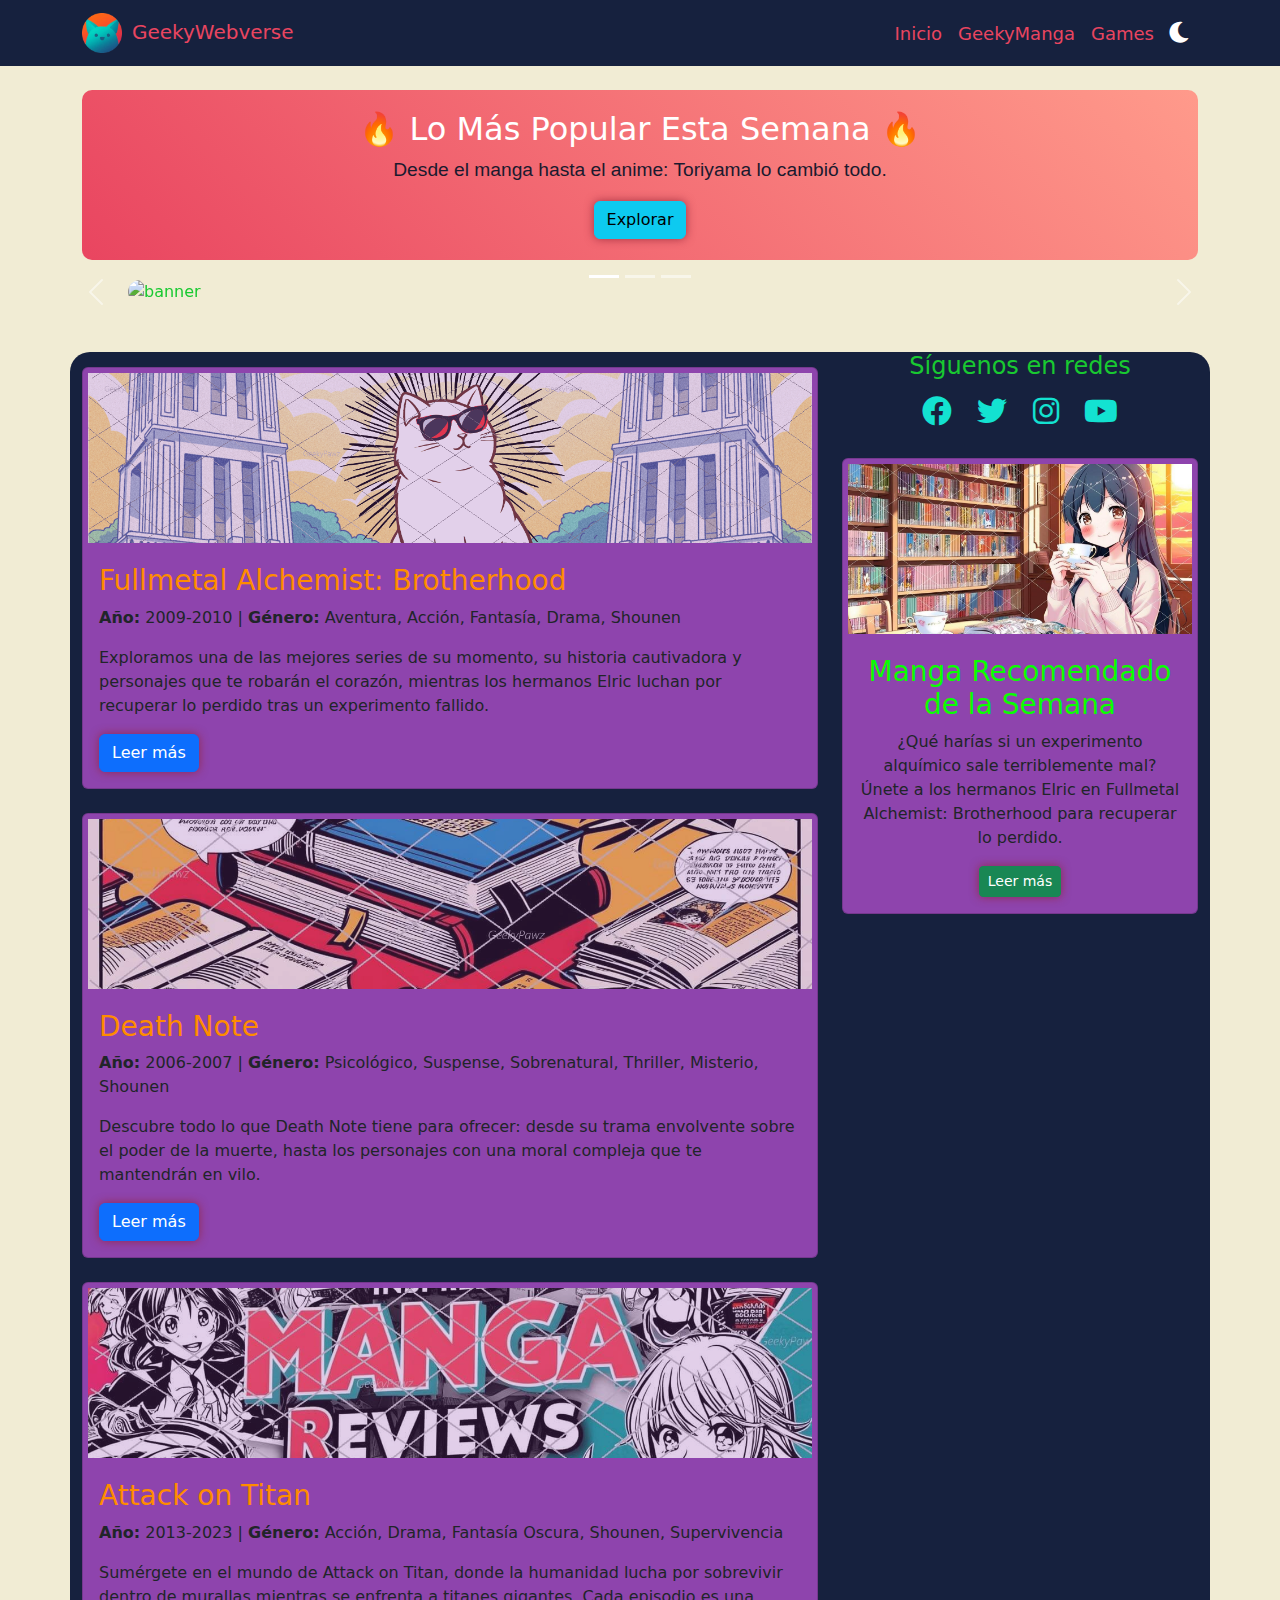
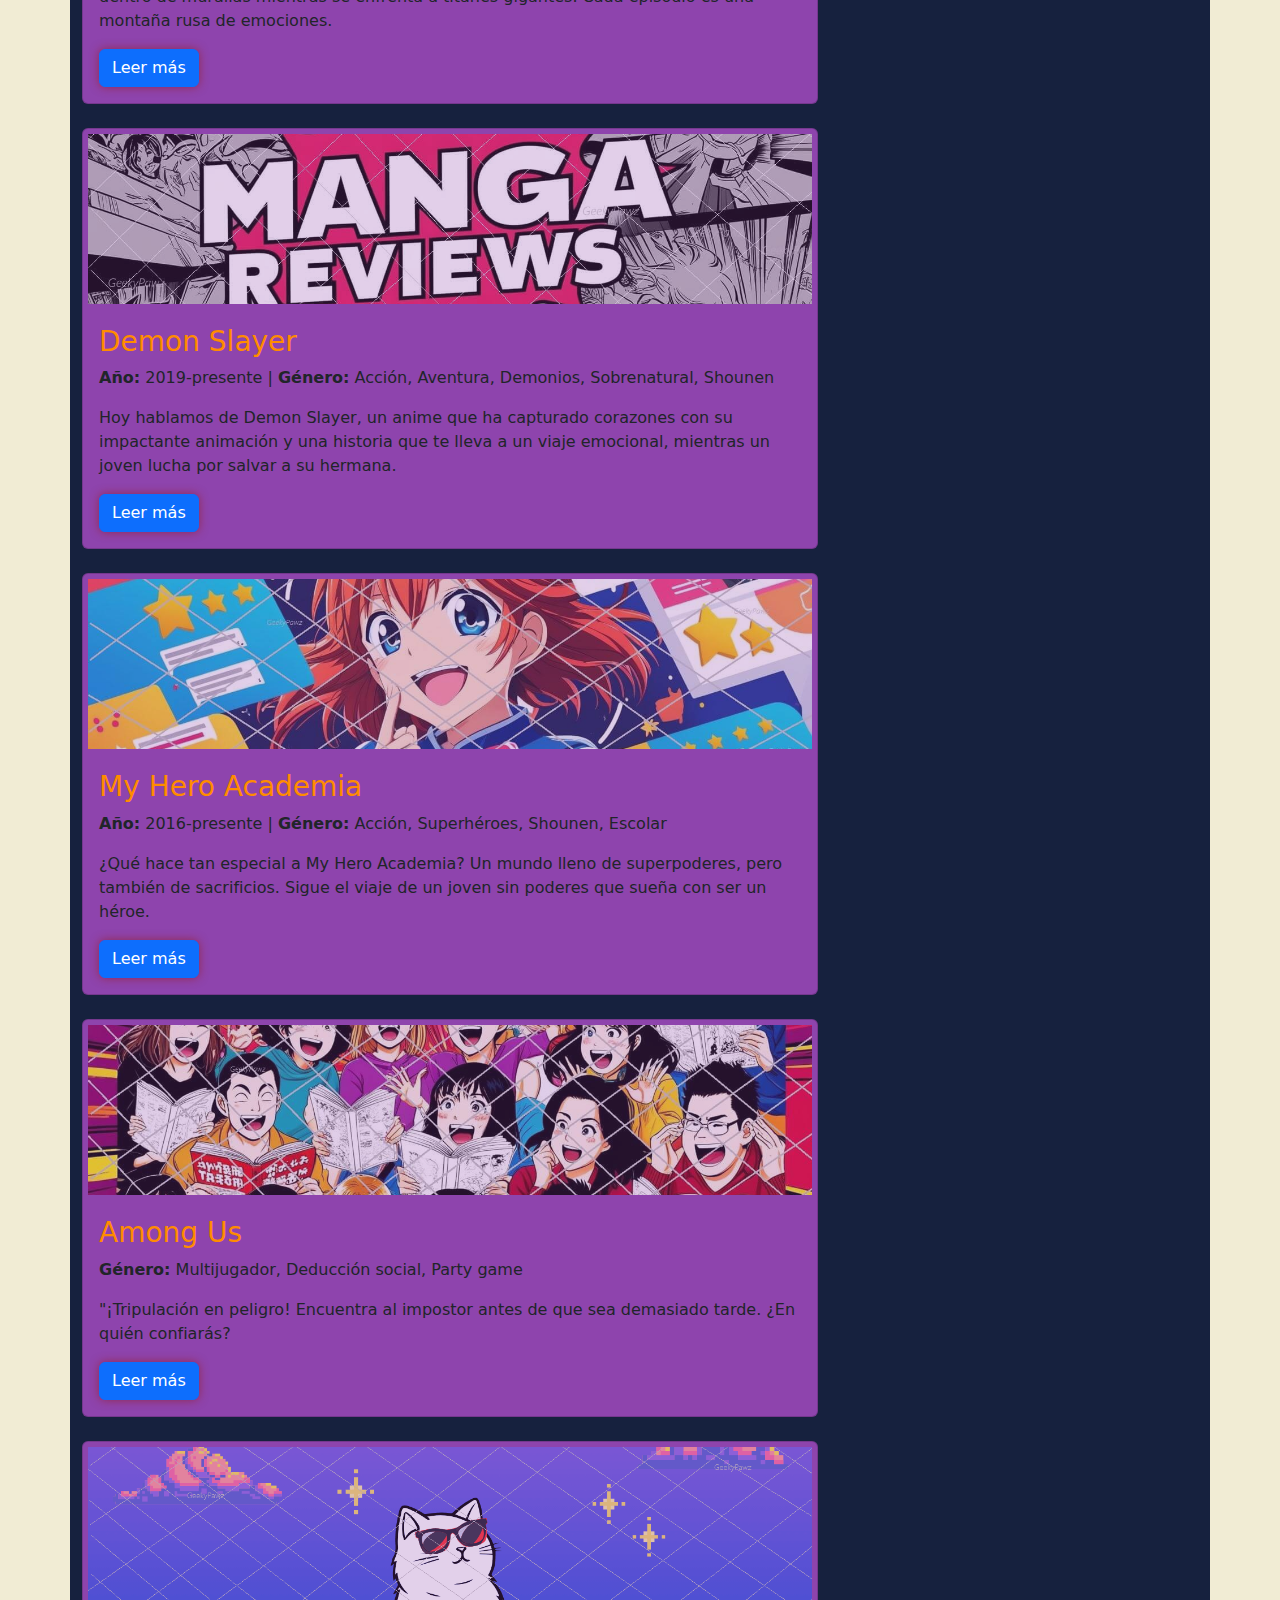
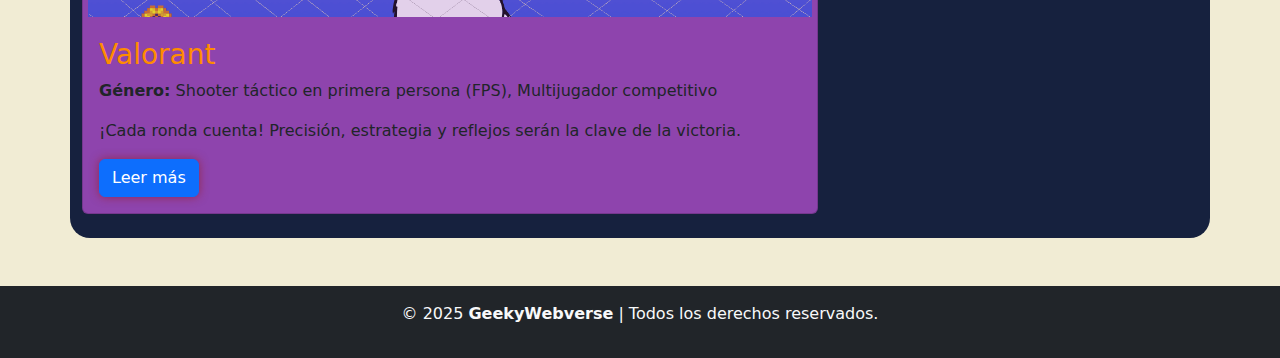
==== index.html @ ca984a47 "Initial commit" ====
<!DOCTYPE html>
<html lang="es">
<head>
    <meta charset="UTF-8">
    <meta name="viewport" content="width=device-width, initial-scale=1.0">
    <meta name="keywords" content="GeekyWebverse, anime, manga, videojuegos, reseñas, geek">
    <meta name="description" content="GeekyWebverse: Un lugar para los fanáticos del anime, manga, videojuegos y más.">
    <meta name="author" content="GeekyPawz">
    <link rel="icon" href="imgs/icono.ico" type="image/png">
    <title>GeekyWebverse</title>
    <link rel="stylesheet" href="https://cdn.jsdelivr.net/npm/bootstrap@5.3.3/dist/css/bootstrap.min.css">
    <link rel="stylesheet" href="https://cdnjs.cloudflare.com/ajax/libs/font-awesome/6.0.0-beta3/css/all.min.css">
    <script src="https://cdnjs.cloudflare.com/ajax/libs/popper.js/2.10.2/umd/popper.min.js"></script>
    <link rel="stylesheet" href="index.css">
    <script defer src="script.js"></script>
</head>
<body>
    <!-- Barra de navegación -->
    <nav class="navbar navbar-expand-lg navbar-dark">
        <div class="container">
            <a class="navbar-brand"  href="index.html"><img src="imgs/logodog.png" alt="Logo" >GeekyWebverse</a>
            <button class="navbar-toggler" type="button" data-bs-toggle="collapse" data-bs-target="#navbarNav">
                <span class="navbar-toggler-icon"></span>
            </button>
            <div class="collapse navbar-collapse" id="navbarNav">
                <ul class="navbar-nav ms-auto">
                    <li class="nav-item"><a class="nav-link" href="index.html">Inicio</a></li>
                    <li class="nav-item"><a class="nav-link" href="geekymanga.html">GeekyManga</a></li>
                    <li class="nav-item"><a class="nav-link" href="games.html">Games</a></li>
                </ul>
                <button id="theme-toggle">
                <i class="fa-solid fa-moon"></i>
                </button> 
            </div>    
        </div>
    </nav>
   

    <!-- Sección destacada -->
    <div class="container mt-4">
        <div class="featured">
            <h2>🔥 Lo Más Popular Esta Semana 🔥</h2>
            <p>Desde el manga hasta el anime: Toriyama lo cambió todo.</p>
            <a href="#" class="btn btn-info btn-glow">Explorar</a>
        </div>
    </div>

    <!-- Banner con movimiento -->

    <div id="banner" class="carousel slide" data-bs-ride="carousel">
        <div class="carousel-indicators">
          <button type="button" data-bs-target="#banner" data-bs-slide-to="0" class="active" aria-current="true" aria-label="Slide 1"></button>
          <button type="button" data-bs-target="#banner" data-bs-slide-to="1" aria-label="Slide 2"></button>
          <button type="button" data-bs-target="#banner" data-bs-slide-to="2" aria-label="Slide 3"></button>
        </div>
        <div class="carousel-inner">
          <div class="carousel-item active">
            <img src="imgs/1.png" class="d-flex justify-content-center " alt="banner">
          </div>
          <div class="carousel-item">
            <img src="imgs/2.png" class="d-flex justify-content-center " alt="banner">
          </div>
          <div class="carousel-item">
            <img src="imgs/3.png" class="d-flex justify-content-center " alt="banner">
          </div>
        </div>
        <button class="carousel-control-prev" type="button" data-bs-target="#banner" data-bs-slide="prev">
          <span class="carousel-control-prev-icon" aria-hidden="true"></span>
          <span class="visually-hidden">Previous</span>
        </button>
        <button class="carousel-control-next" type="button" data-bs-target="#banner" data-bs-slide="next">
          <span class="carousel-control-next-icon" aria-hidden="true"></span>
          <span class="visually-hidden">Next</span>
        </button>
    </div>





    <!-- Contenido del Blog -->
    <div id="contenido" class="container mt-5">
        <div class="row">
            <div class="col-md-8">
                <div class="card mb-4">
                    <img src="imgs/animeone.png" class="card-img-top opacity-75" alt="Anime 1">
                    <div class="card-body">
                        <h3 class="post-title">Fullmetal Alchemist: Brotherhood</h3>
                        <p><strong>Año:</strong> 2009-2010 | <strong>Género:</strong> Aventura, Acción, Fantasía, Drama, Shounen</p>
                        <p>Exploramos una de las mejores series de su momento, su historia cautivadora y personajes que te robarán el corazón, mientras los hermanos Elric luchan por recuperar lo perdido tras un experimento fallido.</p>
                        <a href="#" class="btn btn-primary btn-glow">Leer más</a>
                    </div>
                </div>
                <div class="card mb-4">
                    <img src="imgs/review4.jpeg" class="card-img-top opacity-75" alt="Anime 1">
                    <div class="card-body">
                        <h3 class="post-title">Death Note</h3>
                        <p><strong>Año:</strong> 2006-2007 | <strong>Género:</strong> Psicológico, Suspense, Sobrenatural, Thriller, Misterio, Shounen</p>
                        <p>Descubre todo lo que Death Note tiene para ofrecer: desde su trama envolvente sobre el poder de la muerte, hasta los personajes con una moral compleja que te mantendrán en vilo.</p>
                        <a href="#" class="btn btn-primary btn-glow">Leer más</a>
                    </div>
                </div>
                <div class="card mb-4">
                    <img src="imgs/review1.jpeg" class="card-img-top opacity-75" alt="Anime 1">
                    <div class="card-body">
                        <h3 class="post-title">Attack on Titan</h3>
                        <p><strong>Año:</strong> 2013-2023 | <strong>Género:</strong> Acción, Drama, Fantasía Oscura, Shounen, Supervivencia</p>
                        <p>Sumérgete en el mundo de Attack on Titan, donde la humanidad lucha por sobrevivir dentro de murallas mientras se enfrenta a titanes gigantes. Cada episodio es una montaña rusa de emociones.</p>
                        <a href="#" class="btn btn-primary btn-glow">Leer más</a>
                    </div>
                </div>
                <div class="card mb-4">
                    <img src="imgs/review2.jpeg" class="card-img-top opacity-75" alt="Anime 1">
                    <div class="card-body">
                        <h3 class="post-title">Demon Slayer</h3>
                        <p><strong>Año:</strong> 2019-presente | <strong>Género:</strong> Acción, Aventura, Demonios, Sobrenatural, Shounen</p>
                        <p>Hoy hablamos de Demon Slayer, un anime que ha capturado corazones con su impactante animación y una historia que te lleva a un viaje emocional, mientras un joven lucha por salvar a su hermana.</p>
                        <a href="#" class="btn btn-primary btn-glow">Leer más</a>
                    </div>
                </div>
                <div class="card mb-4">
                    <img src="imgs/reseña.jpeg" class="card-img-top opacity-75" alt="Anime 1">
                    <div class="card-body">
                        <h3 class="post-title">My Hero Academia</h3>
                        <p><strong>Año:</strong> 2016-presente | <strong>Género:</strong> Acción, Superhéroes, Shounen, Escolar</p>
                        <p class="card-text">
                            ¿Qué hace tan especial a My Hero Academia? Un mundo lleno de superpoderes, pero también de sacrificios. Sigue el viaje de un joven sin poderes que sueña con ser un héroe. 
                        </p>
                        <a href="#" class="btn btn-primary btn-glow">Leer más</a>
                    </div>
                </div>
                <div class="card mb-4">
                    <img src="imgs/review.jpeg" class="card-img-top opacity-75" alt="Anime 1">
                    <div class="card-body">
                        <h3 class="post-title">Among Us</h3>
                        <p><strong>Género:</strong> Multijugador, Deducción social, Party game</p>
                        <p class="card-text">"¡Tripulación en peligro! Encuentra al impostor antes de que sea demasiado tarde. ¿En quién confiarás?</p>
                        <a href="#" class="btn btn-primary btn-glow">Leer más</a>
                    </div>
                </div>
                <div class="card mb-4">
                    <img src="imgs/cat.png" class="card-img-top opacity-75" alt="Anime 1">
                    <div class="card-body">
                        <h3 class="post-title">Valorant</h3>
                        <p><strong>Género:</strong> Shooter táctico en primera persona (FPS), Multijugador competitivo</p>
                        <p class="card-text">¡Cada ronda cuenta! Precisión, estrategia y reflejos serán la clave de la victoria.</p>
                        <a href="#" class="btn btn-primary btn-glow">Leer más</a>
                    </div>
                </div>
            </div>
            
            <!-- redes -->
            <div class="col-md-4 text-center">
                <h4>Síguenos en redes</h4>
                <div class="social-icons">
                    <a href="#" class="social-icon"><i class="fab fa-facebook"></i></a>
                    <a href="#" class="social-icon"><i class="fab fa-twitter"></i></a>
                    <a href="#" class="social-icon"><i class="fab fa-instagram"></i></a>
                    <a href="#" class="social-icon"><i class="fab fa-youtube"></i></a>
                </div>
                <div class="card mb-4 mt-4">
                    <img src="imgs/anime3.jpeg" class="card-img-top" alt="Anime 1">
                    <div class="card-body">
                        <h3 class="post-title aside">Manga Recomendado de la Semana</h3>
                        <p>¿Qué harías si un experimento alquímico sale terriblemente mal? Únete a los hermanos Elric en Fullmetal Alchemist: Brotherhood para recuperar lo perdido.</p>
                        <a href="#" class="btn btn-success btn-glow btn-sm">Leer más</a>
                    </div>
                </div>
                <div class="carousel slide mt-4" data-bs-ride="carousel">
                    <div id="recomendado" class="carousel-inner">
                        <div class="carousel-item active">
                            <img src="imgs/11.png" class="d-block w-100" alt="Anime 1">
                            <div class="carousel-caption d-none d-md-block">
                                <h5>Anime Recomendado</h5>
                                <p>¡¿Qué harías si pudieras tener un poder tan peligroso como el de Death Note?!</p>
                            </div>
                        </div>
                        <div class="carousel-item">
                            <img src="imgs/12.png" class="d-block w-100" alt="Anime 2">
                            <div class="carousel-caption d-none d-md-block">
                                <h5>Anime Recomendado</h5>
                                <p>Descubre otro anime popular con tramas emocionantes...</p>
                            </div>
                        </div>
                        <div class="carousel-item">
                            <img src="imgs/13.png" class="d-block w-100" alt="Anime 3">
                            <div class="carousel-caption d-none d-md-block">
                                <h5>Anime Recomendado</h5>
                                <p>Conoce el anime que está cautivando a todos por su increíble animación...</p>
                            </div>
                        </div>
                    </div>
                </div>
            </div>
        </div>
    </div>



    <footer class="bg-dark text-light text-center py-3 mt-5">
        <p>&copy; 2025 <strong>GeekyWebverse</strong> | Todos los derechos reservados.</p>
    </footer>

    <script src="index.js"></script>

    <script src="https://cdn.jsdelivr.net/npm/bootstrap@5.3.3/dist/js/bootstrap.bundle.min.js"></script>
</body>
</html>
---- index.css ----
body{
    background-color: rgb(241, 236, 212);
    color: rgb(25, 201, 49);
    transition: background-color 0.3s, color 0.3s;
}

.dark-mode {
    background-color: #1a1a2e;
    color: #e94560;
}

#theme-toggle {
    background: none;
    border: none;
    font-size: 1.5rem;
    cursor: pointer;
    color: rgb(255, 255, 255);
    transition: color 0.3s;
}


.navbar {
    background-color: #16213e;
}

.navbar-brand img {
    height: 40px;
    margin-right: 10px;
}

.navbar-brand, .nav-link {
    color: #e94560 !important;
}

.nav-link {
    font-size: large;
    transition: color 0.3s ease, border-bottom 0.3s ease;
  }
  
  .nav-link:hover {
    color:aqua !important;
    border-bottom: 4px solid #f09355;
  }


/* lo más impo */
.featured {
    background: linear-gradient(45deg, #e94560, #ff9a8b);
    color: white;
    padding: 20px;
    border-radius: 10px;
    text-align: center;
    margin-bottom: 20px;
    height: 170px;
}

.featured p{
    color:#1a1a2e;
    font-size:larger;
    font-family:"Helvetica Neue", sans-serif;
}

.btn-glow {
    box-shadow: 0 0 10px rgba(146, 34, 53, 0.8);
}

/* banner */
#banner{
    margin-top: 20px;
}

.carousel-inner img {
    height: 100%;
    width: 80%;
    object-fit: cover;
    margin: auto;
    border-radius: 20px;
}

/* contenido */
.card-img-top {
    height: 180px;
    object-fit: cover;
    padding: 5px;
}

.container .row{
    background-color: #16213e;
    border-radius: 20px;
}

.card{
    background-color: #8e44ad;
    margin-top: 10PX;
}


.post-title {
    color:darkorange;
}


/* redes */
.social-icon {
    font-size: 30px;
    color: #13e2d1;
    transition: color 0.3s ease;
    padding: 10px;
}

.social-icon:hover {
    color: #ff69b4;
}


#recomendado p{
    font: 1.2em sans-serif;
    margin-bottom: 67px;
}

/* games - contenido */
#games img{
    object-fit: cover;
    padding: 5px;
}

.container .row{
    background-color: #16213e;
    border-radius: 20px;
}

.card{
    background-color: #8e44ad;
    margin-top: 15px;
}

.post-title {
    color:darkorange;
}

.aside {
    color:rgb(9, 255, 0);
}


.carousel-caption p{
    color:#2e050c;
}

@media (min-width: 480px) and (max-width: 1366px) {
    #recomendado img{
        visibility: hidden;
        display: none !important;
    }

    #recomendado h5{
        visibility: hidden;
        display: none !important;
    }

    #recomendado p{
        visibility: hidden;
        display: none !important;
    }
}
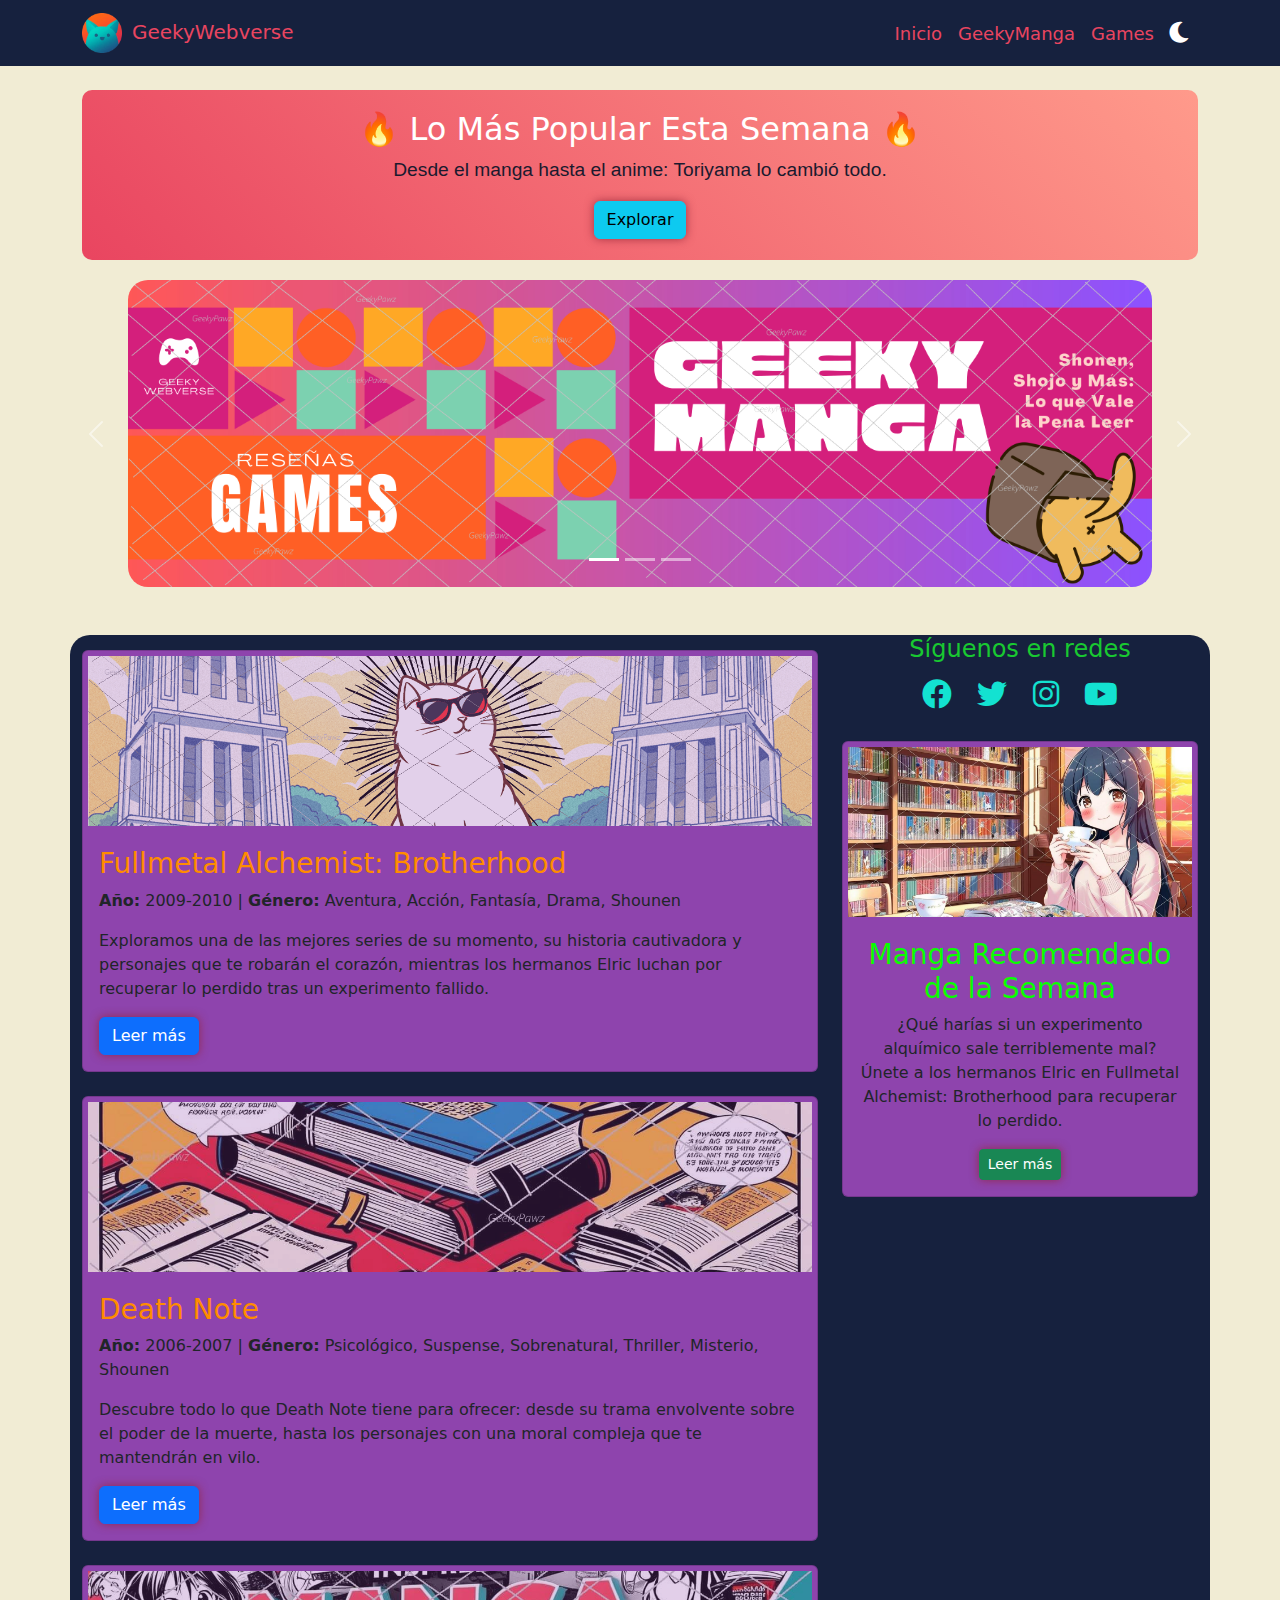
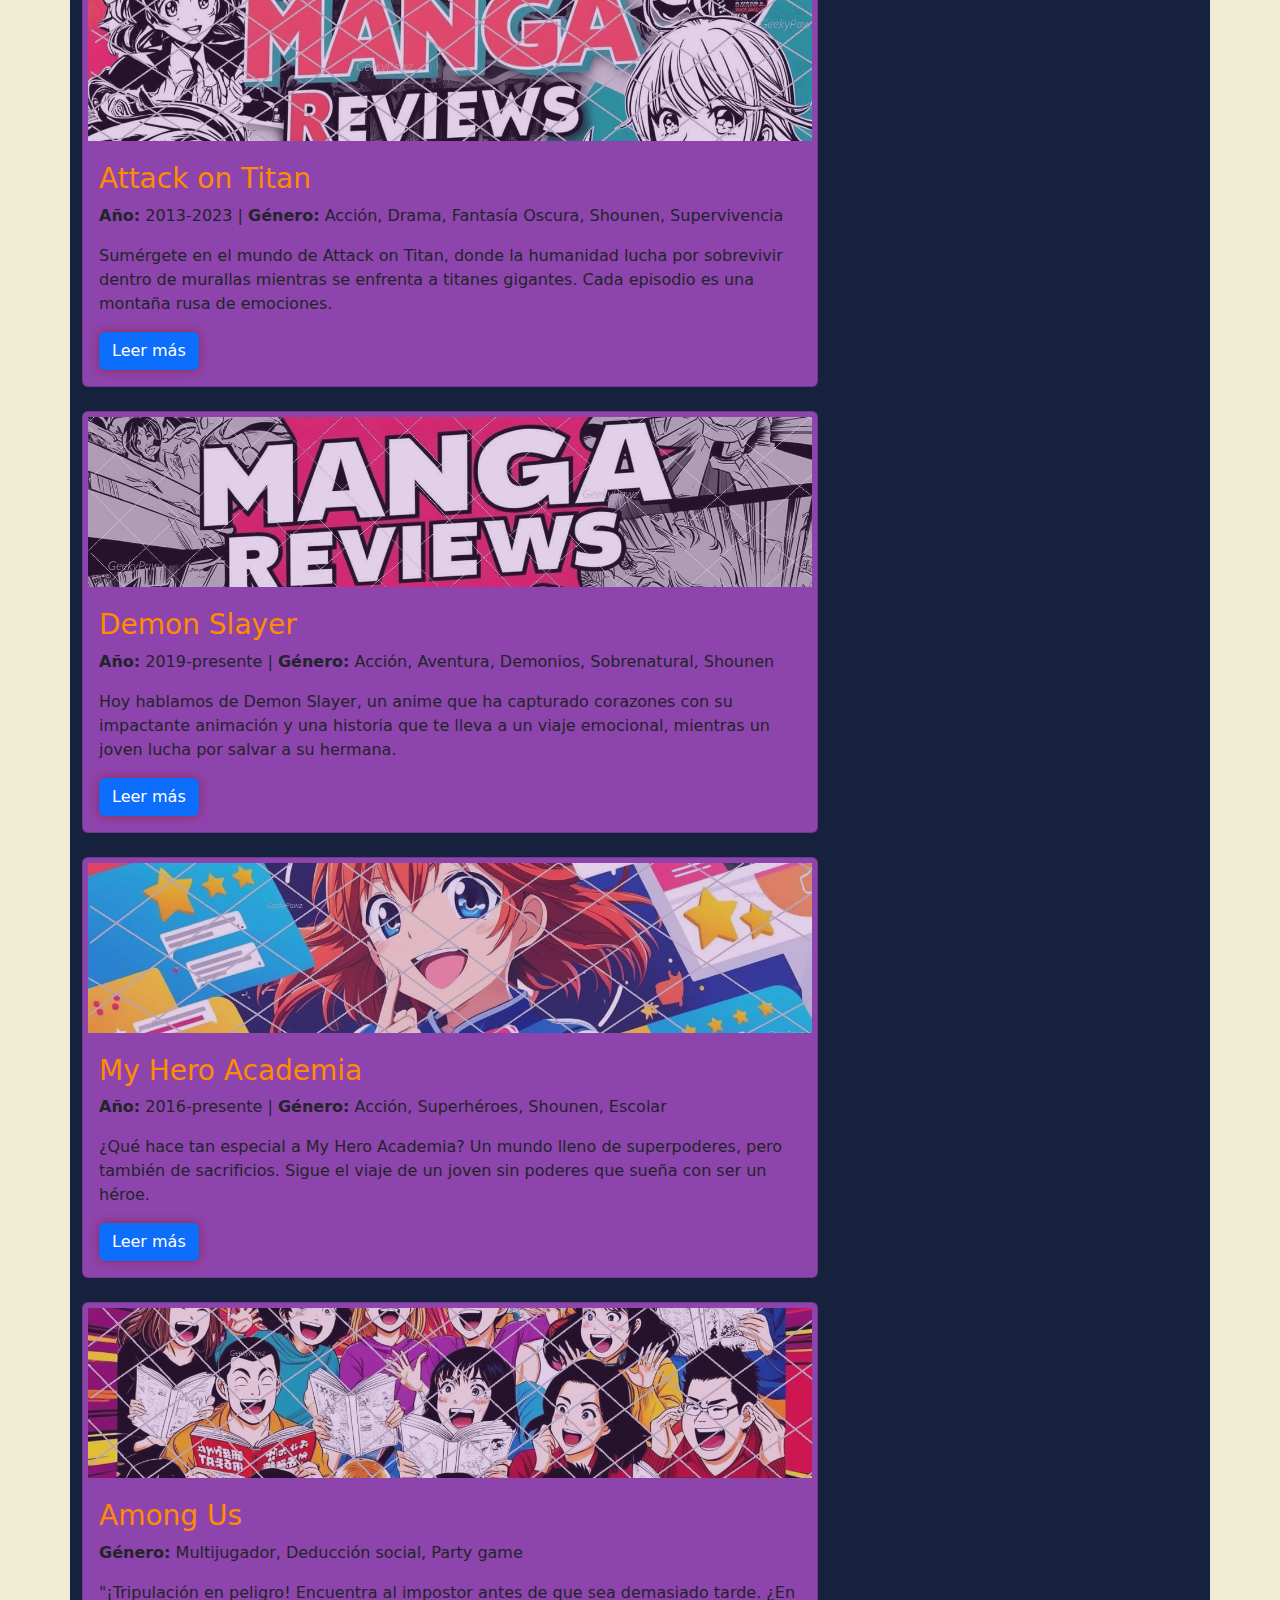
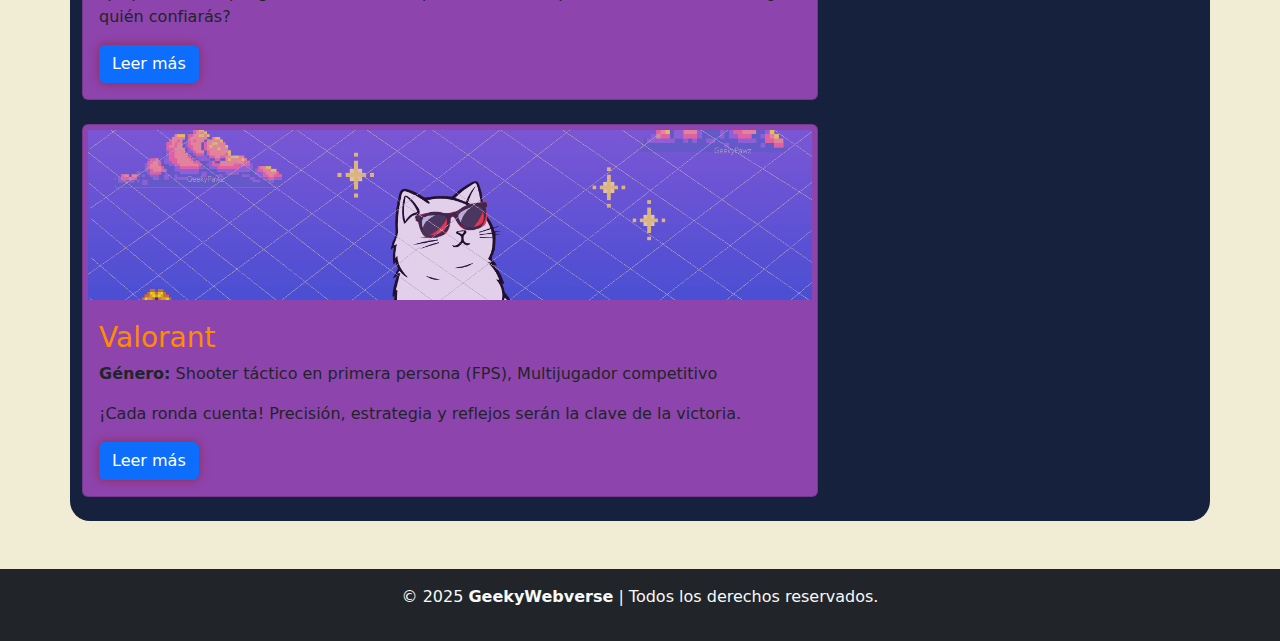
==== commit 2761f6df: "Initial commit" ====
--- a/index.html
+++ b/index.html
@@ -55,13 +55,13 @@
         </div>
         <div class="carousel-inner">
           <div class="carousel-item active">
-            <img src="imgs/1.png" class="d-flex justify-content-center " alt="banner">
+            <img src="imgs/1.jpg" class="d-flex justify-content-center " alt="banner">
           </div>
           <div class="carousel-item">
-            <img src="imgs/2.png" class="d-flex justify-content-center " alt="banner">
+            <img src="imgs/2.jpg" class="d-flex justify-content-center " alt="banner">
           </div>
           <div class="carousel-item">
-            <img src="imgs/3.png" class="d-flex justify-content-center " alt="banner">
+            <img src="imgs/3.jpg" class="d-flex justify-content-center " alt="banner">
           </div>
         </div>
         <button class="carousel-control-prev" type="button" data-bs-target="#banner" data-bs-slide="prev">
